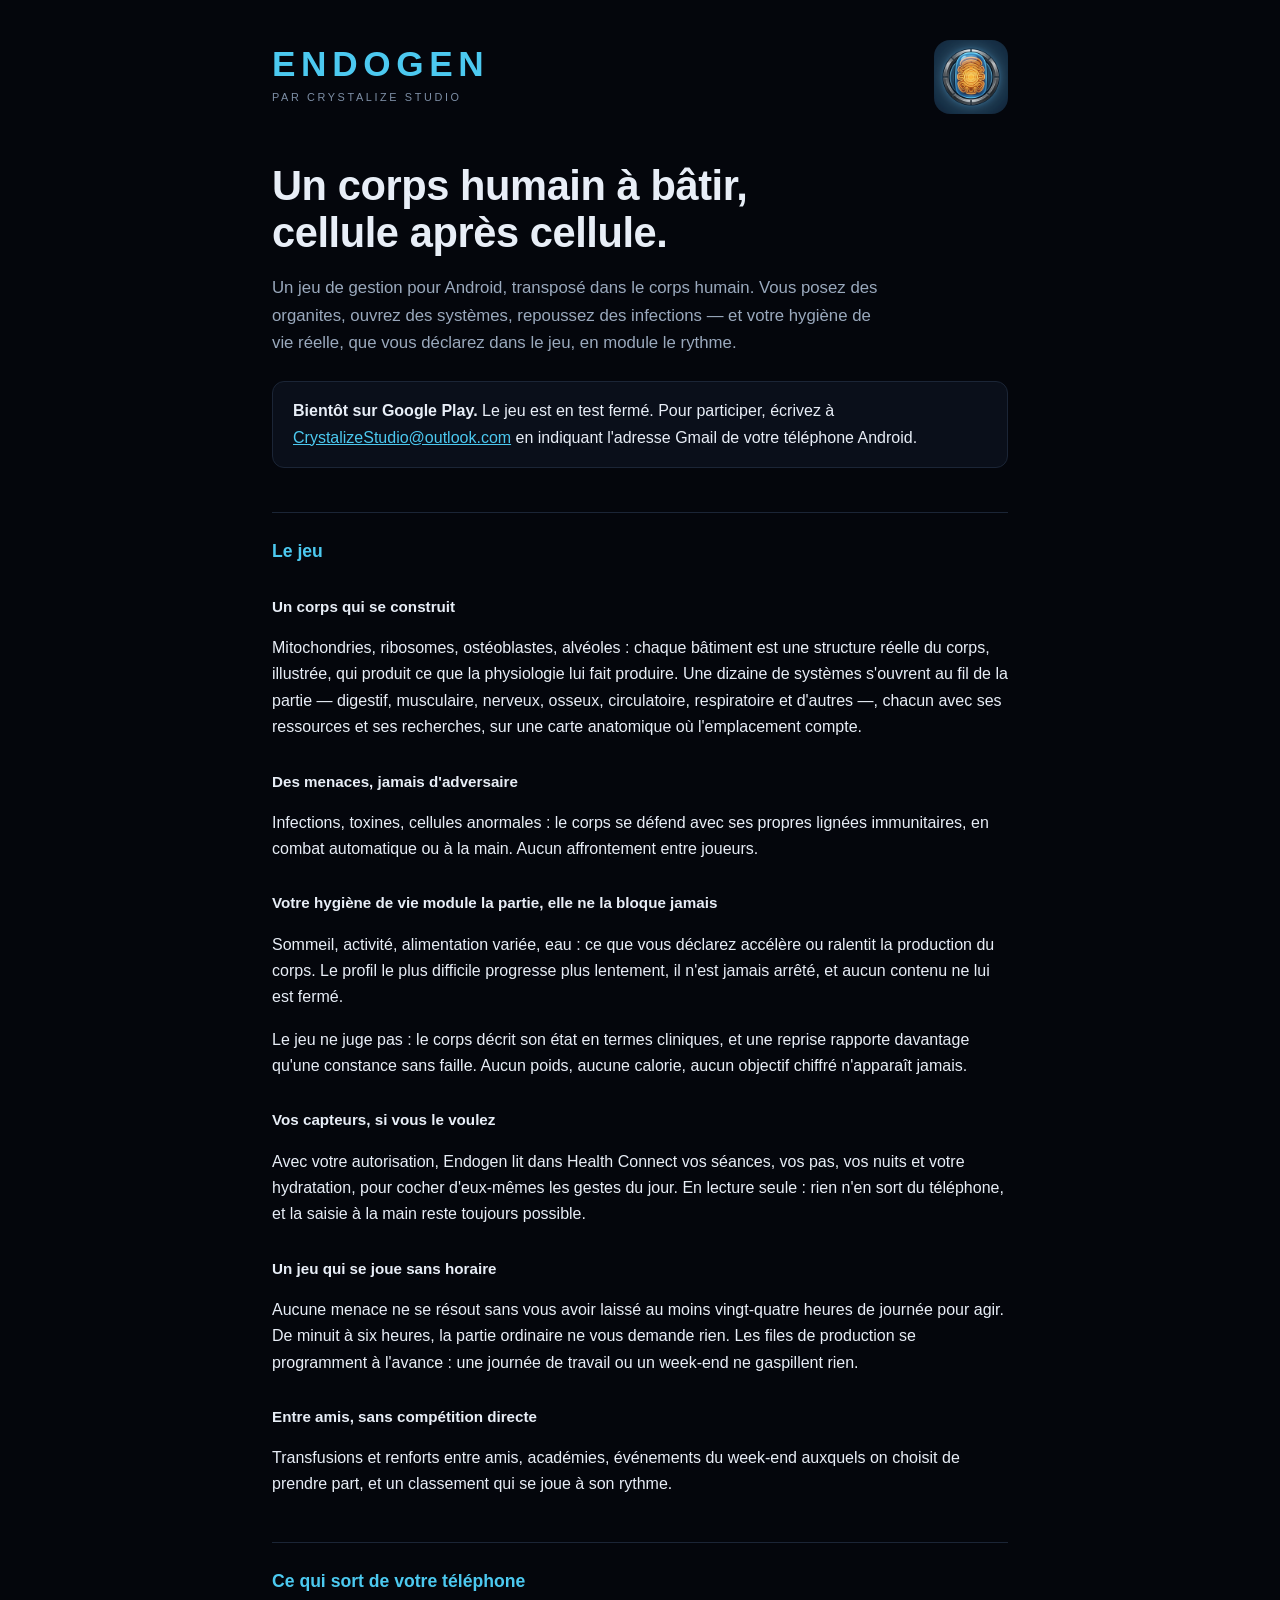
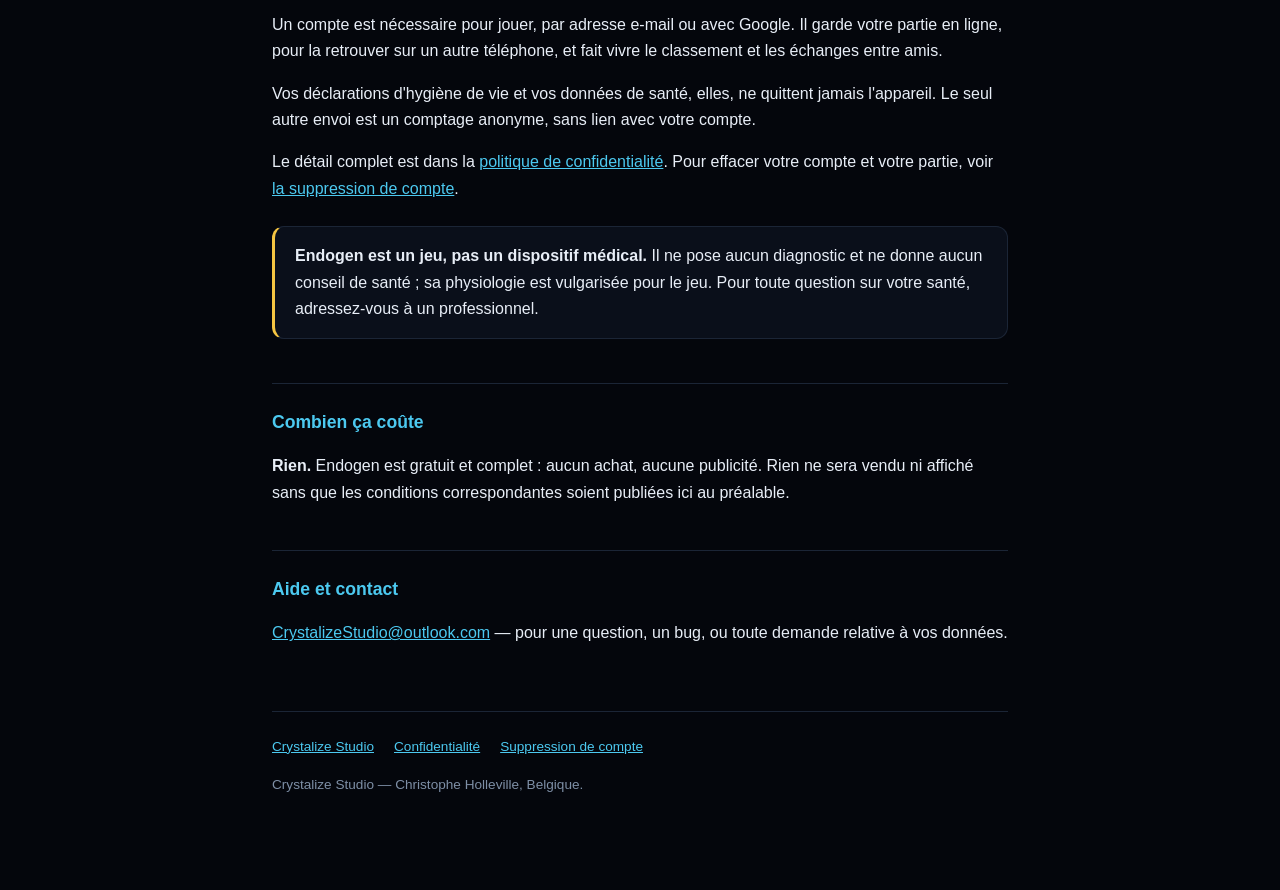
==== endogen/index.html @ 65dbd7e7 "Page Endogen : présentation du jeu, carte sur l'accueil et pied de page par application Co-Authored-" ====
<!doctype html>
<html lang="fr">
  <head>
    <meta charset="utf-8" />
    <meta name="viewport" content="width=device-width, initial-scale=1" />
    <title>Endogen — un jeu de gestion dans le corps humain</title>
    <meta name="description" content="Un jeu de gestion pour Android, transposé dans le corps humain. Votre hygiène de vie réelle, que vous déclarez dans le jeu, en module le rythme — sans jamais rien bloquer." />
    <link rel="stylesheet" href="/assets/site.css" />
  </head>
  <body>
    <main>
      <header class="bandeau">
        <div>
          <div class="bandeau__nom">Endogen</div>
          <a class="bandeau__editeur" href="/">par Crystalize Studio</a>
        </div>
        <img class="bandeau__marque bandeau__icone" src="/endogen/icone.png"
             alt="" width="192" height="192" />
      </header>

      <h1>Un corps humain à bâtir,<br />cellule après cellule.</h1>

      <p class="chapeau">
        Un jeu de gestion pour Android, transposé dans le corps humain. Vous
        posez des organites, ouvrez des systèmes, repoussez des infections — et
        votre hygiène de vie réelle, que vous déclarez dans le jeu, en module le
        rythme.
      </p>

      <div class="encadre">
        <p>
          <strong>Bientôt sur Google Play.</strong> Le jeu est en test fermé.
          Pour participer, écrivez à
          <a href="mailto:CrystalizeStudio@outlook.com">CrystalizeStudio@outlook.com</a>
          en indiquant l'adresse Gmail de votre téléphone Android.
        </p>
      </div>

      <h2>Le jeu</h2>

      <h3>Un corps qui se construit</h3>
      <p>
        Mitochondries, ribosomes, ostéoblastes, alvéoles : chaque bâtiment est
        une structure réelle du corps, illustrée, qui produit ce que la
        physiologie lui fait produire. Une dizaine de systèmes s'ouvrent au fil
        de la partie — digestif, musculaire, nerveux, osseux, circulatoire,
        respiratoire et d'autres —, chacun avec ses ressources et ses
        recherches, sur une carte anatomique où l'emplacement compte.
      </p>

      <h3>Des menaces, jamais d'adversaire</h3>
      <p>
        Infections, toxines, cellules anormales : le corps se défend avec ses
        propres lignées immunitaires, en combat automatique ou à la main.
        Aucun affrontement entre joueurs.
      </p>

      <h3>Votre hygiène de vie module la partie, elle ne la bloque jamais</h3>
      <p>
        Sommeil, activité, alimentation variée, eau : ce que vous déclarez
        accélère ou ralentit la production du corps. Le profil le plus difficile
        progresse plus lentement, il n'est jamais arrêté, et aucun contenu ne
        lui est fermé.
      </p>
      <p>
        Le jeu ne juge pas : le corps décrit son état en termes cliniques, et
        une reprise rapporte davantage qu'une constance sans faille. Aucun
        poids, aucune calorie, aucun objectif chiffré n'apparaît jamais.
      </p>

      <h3>Vos capteurs, si vous le voulez</h3>
      <p>
        Avec votre autorisation, Endogen lit dans Health Connect vos séances,
        vos pas, vos nuits et votre hydratation, pour cocher d'eux-mêmes les
        gestes du jour. En lecture seule : rien n'en sort du téléphone, et la
        saisie à la main reste toujours possible.
      </p>

      <h3>Un jeu qui se joue sans horaire</h3>
      <p>
        Aucune menace ne se résout sans vous avoir laissé au moins vingt-quatre
        heures de journée pour agir. De minuit à six heures, la partie ordinaire
        ne vous demande rien. Les files de production se programment à
        l'avance : une journée de travail ou un week-end ne gaspillent rien.
      </p>

      <h3>Entre amis, sans compétition directe</h3>
      <p>
        Transfusions et renforts entre amis, académies, événements du week-end
        auxquels on choisit de prendre part, et un classement qui se joue à son
        rythme.
      </p>

      <h2>Ce qui sort de votre téléphone</h2>
      <p>
        Un compte est nécessaire pour jouer, par adresse e-mail ou avec Google.
        Il garde votre partie en ligne, pour la retrouver sur un autre
        téléphone, et fait vivre le classement et les échanges entre amis.
      </p>
      <p>
        Vos déclarations d'hygiène de vie et vos données de santé, elles, ne
        quittent jamais l'appareil. Le seul autre envoi est un comptage
        anonyme, sans lien avec votre compte.
      </p>
      <p>
        Le détail complet est dans la
        <a href="/endogen/confidentialite/">politique de confidentialité</a>.
        Pour effacer votre compte et votre partie, voir
        <a href="/endogen/suppression-compte/">la suppression de compte</a>.
      </p>

      <div class="encadre encadre--alerte">
        <p>
          <strong>Endogen est un jeu, pas un dispositif médical.</strong>
          Il ne pose aucun diagnostic et ne donne aucun conseil de santé ; sa
          physiologie est vulgarisée pour le jeu. Pour toute question sur votre
          santé, adressez-vous à un professionnel.
        </p>
      </div>

      <h2>Combien ça coûte</h2>
      <p>
        <strong>Rien.</strong> Endogen est gratuit et complet : aucun achat,
        aucune publicité. Rien ne sera vendu ni affiché sans que les conditions
        correspondantes soient publiées ici au préalable.
      </p>

      <h2>Aide et contact</h2>
      <p>
        <a href="mailto:CrystalizeStudio@outlook.com">CrystalizeStudio@outlook.com</a>
        — pour une question, un bug, ou toute demande relative à vos données.
      </p>
    </main>

    <footer>
      <nav>
        <a href="/">Crystalize Studio</a>
        <a href="/endogen/confidentialite/">Confidentialité</a>
        <a href="/endogen/suppression-compte/">Suppression de compte</a>
      </nav>
      <p>Crystalize Studio — Christophe Holleville, Belgique.</p>
    </footer>
  </body>
</html>
---- assets/site.css ----
/* Crystalize Studio — feuille de style commune.
   Les couleurs sont celles de l'application Myoforge (thème azur
   sombre), pour que le site et le produit ne se contredisent pas. */

:root {
  --fond: #04060c;
  --panneau: #0a0f1a;
  --panneau-eleve: #111b2e;
  --texte: #e8eef7;
  --doux: #9aa9bd;
  --faible: #7e8fa6;
  --accent: #4cc9f0;
  --bordure: #1b2536;
  --bordure-vive: #33507a;
  --succes: #3ddc97;
  --alerte: #f5c542;
}

* { box-sizing: border-box; }

body {
  margin: 0;
  padding: 0 1.25rem 5rem;
  background: var(--fond);
  color: var(--texte);
  font-family: -apple-system, BlinkMacSystemFont, 'Segoe UI', Roboto, sans-serif;
  line-height: 1.65;
  -webkit-font-smoothing: antialiased;
}

main { max-width: 46rem; margin: 0 auto; }

a { color: var(--accent); }
a:hover { text-decoration: none; }

/* ── Emblème ─────────────────────────────────────────────────── */

/* Deux marques distinctes, et il ne faut pas les confondre : le cristal
   est celle du studio, la synapse celle de l'application. */
.embleme { width: 2.4rem; height: 2.4rem; flex: none; }

/* Les tracés de la synapse portent leurs propres remplissages — vif en
   `currentColor`, ombres en noir — parce que l'emblème est taillé et non
   colorié. Une règle `fill` ici écraserait les facettes. */
.embleme-myoforge { width: 3.4rem; height: 3.4rem; flex: none; color: var(--accent); }

.titre-produit { display: flex; align-items: center; gap: 1rem; margin-top: 2.5rem; }
.titre-produit h1 { margin: 0; }

/* ── Le bandeau de tête ───────────────────────────────────────────
   Le nom à gauche, la marque à droite : la disposition de la bannière
   du Play Console, pour que le studio se présente partout pareil. */

.bandeau {
  display: flex;
  align-items: center;
  justify-content: space-between;
  gap: 1.5rem;
  padding: 2.5rem 0 0.5rem;
  color: var(--accent);
  text-decoration: none;
}

.bandeau__mot { max-width: min(19rem, 58vw); height: auto; }

/* Le mot-symbole de Myoforge est un trace, pas une image : il est deux fois
   plus allonge que celui de Crystalize (7,7 contre 4,2), et la meme largeur
   maximale le rendrait deux fois plus court. On le cale donc sur sa HAUTEUR,
   celle qu avait le nom en texte. */
.bandeau__mot--myoforge {
  max-width: min(22rem, 66vw);
  height: clamp(1.6rem, 6.2vw, 2.3rem);
  width: auto;
  display: block;
}
.bandeau__marque { height: clamp(3.4rem, 11vw, 4.6rem); width: auto; flex: none; }

/* L'icone d'une application garde les coins arrondis de son lanceur. */
.bandeau__icone { border-radius: 22%; }

/* Le nom d'un produit, quand aucune image de marque n'existe pour lui. */
.bandeau__nom {
  font-size: clamp(1.5rem, 6vw, 2.2rem);
  letter-spacing: 0.16em;
  text-transform: uppercase;
  font-weight: 600;
  color: var(--accent);
  line-height: 1;
}
.bandeau__editeur {
  display: block;
  margin-top: 0.5rem;
  font-size: 0.68rem;
  letter-spacing: 0.24em;
  text-transform: uppercase;
  color: var(--faible);
  text-decoration: none;
}
.bandeau__editeur:hover { color: var(--doux); }

/* ── Titres ──────────────────────────────────────────────────── */

h1 {
  font-size: clamp(1.8rem, 5vw, 2.6rem);
  line-height: 1.15;
  letter-spacing: -0.01em;
  margin: 2.5rem 0 0.5rem;
}
h2 {
  font-size: 1.1rem;
  margin-top: 2.75rem;
  padding-top: 1.5rem;
  border-top: 1px solid var(--bordure);
  color: var(--accent);
}
h3 { font-size: 0.95rem; margin-top: 1.75rem; }

.chapeau { color: var(--doux); font-size: 1.05rem; max-width: 38rem; }
.maj { color: var(--faible); font-size: 0.85rem; margin-top: 0; }

/* ── Blocs ───────────────────────────────────────────────────── */

.encadre {
  background: var(--panneau);
  border: 1px solid var(--bordure);
  border-radius: 0.75rem;
  padding: 1rem 1.25rem;
  margin: 1.5rem 0;
}
.encadre--alerte { border-left: 3px solid var(--alerte); }
.encadre--accent { border-left: 3px solid var(--accent); }
.encadre p:first-child { margin-top: 0; }
.encadre p:last-child { margin-bottom: 0; }

.cartes { display: grid; gap: 1rem; margin: 2rem 0; }
@media (min-width: 40rem) { .cartes { grid-template-columns: 1fr 1fr; } }

.carte {
  display: block;
  background: var(--panneau);
  border: 1px solid var(--bordure);
  border-radius: 0.9rem;
  padding: 1.25rem;
  text-decoration: none;
  color: inherit;
  transition: border-color 0.15s, transform 0.15s;
}
.carte:hover { border-color: var(--bordure-vive); transform: translateY(-2px); }
.carte h3 { margin: 0 0 0.35rem; color: var(--accent); font-size: 1.05rem; }
.carte p { margin: 0; color: var(--doux); font-size: 0.9rem; }
.carte__accroche { color: var(--texte) !important; margin-bottom: 0.5rem !important; }

table { width: 100%; border-collapse: collapse; margin: 1rem 0; font-size: 0.9rem; }
th, td {
  text-align: left;
  padding: 0.6rem 0.5rem;
  border-bottom: 1px solid var(--bordure);
  vertical-align: top;
}
th { color: var(--doux); font-weight: 600; }

ul { padding-left: 1.2rem; }
li { margin: 0.4rem 0; }

code {
  background: var(--panneau);
  padding: 0.1rem 0.35rem;
  border-radius: 0.25rem;
  font-size: 0.9em;
}

/* ── Pied ────────────────────────────────────────────────────── */

footer {
  max-width: 46rem;
  margin: 4rem auto 0;
  padding-top: 1.5rem;
  border-top: 1px solid var(--bordure);
  color: var(--faible);
  font-size: 0.85rem;
}
footer nav { display: flex; flex-wrap: wrap; gap: 1.25rem; margin-bottom: 1rem; }

/* Une ligne par application, son nom en tete : deux « Confidentialite »
   cote a cote ne diraient pas de quelle application ils parlent. */
footer nav.pied-produit { margin-bottom: 0.6rem; gap: 0.4rem 1.25rem; }
footer nav.pied-produit a:first-child { font-weight: 600; }
footer nav.pied-produit:last-of-type { margin-bottom: 1rem; }

/* ── Sélecteur de langue ─────────────────────────────────────── */

.langues { display: flex; gap: 0.5rem; margin: 2rem 0; }
.langues button {
  background: transparent;
  border: 1px solid var(--bordure);
  color: var(--doux);
  border-radius: 999px;
  padding: 0.35rem 0.9rem;
  cursor: pointer;
  font-size: 0.85rem;
}
.langues button[aria-pressed='true'] { border-color: var(--accent); color: var(--accent); }
[data-langue] { display: none; }
[data-langue].actif { display: block; }
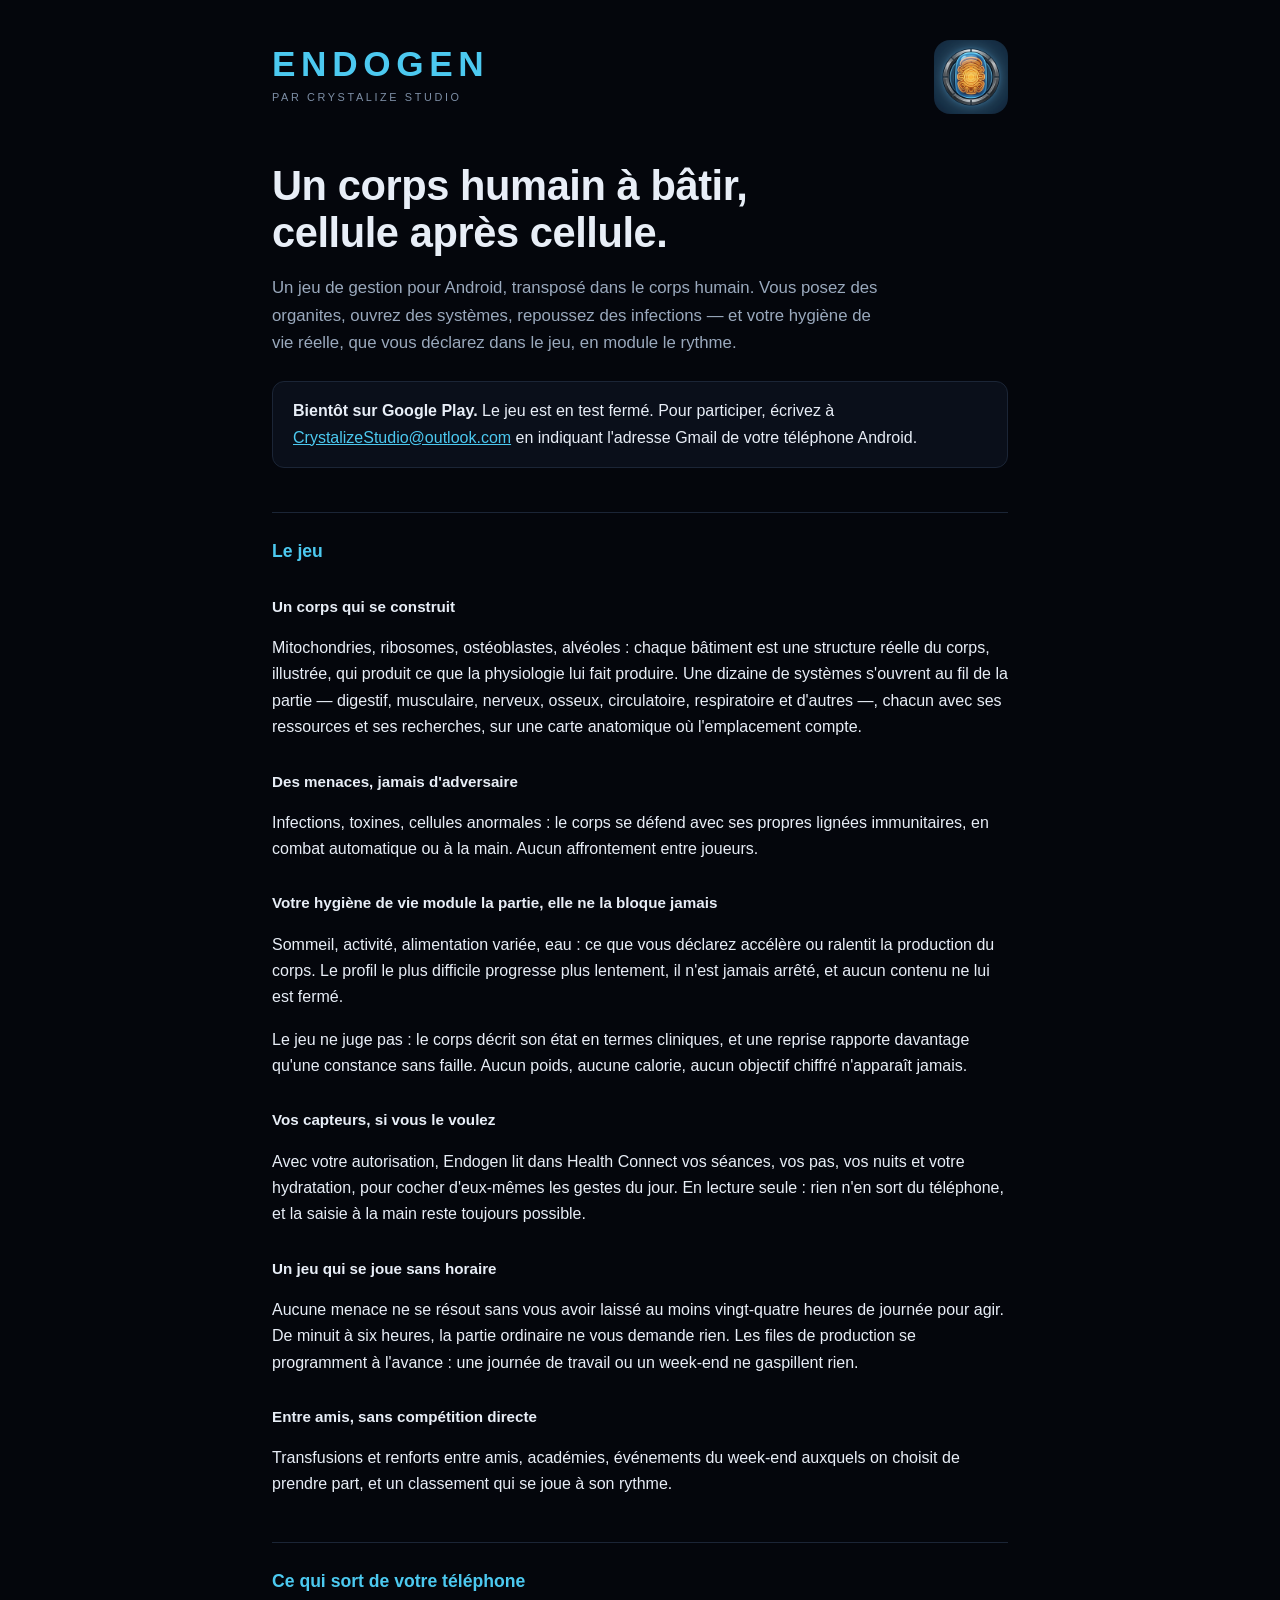
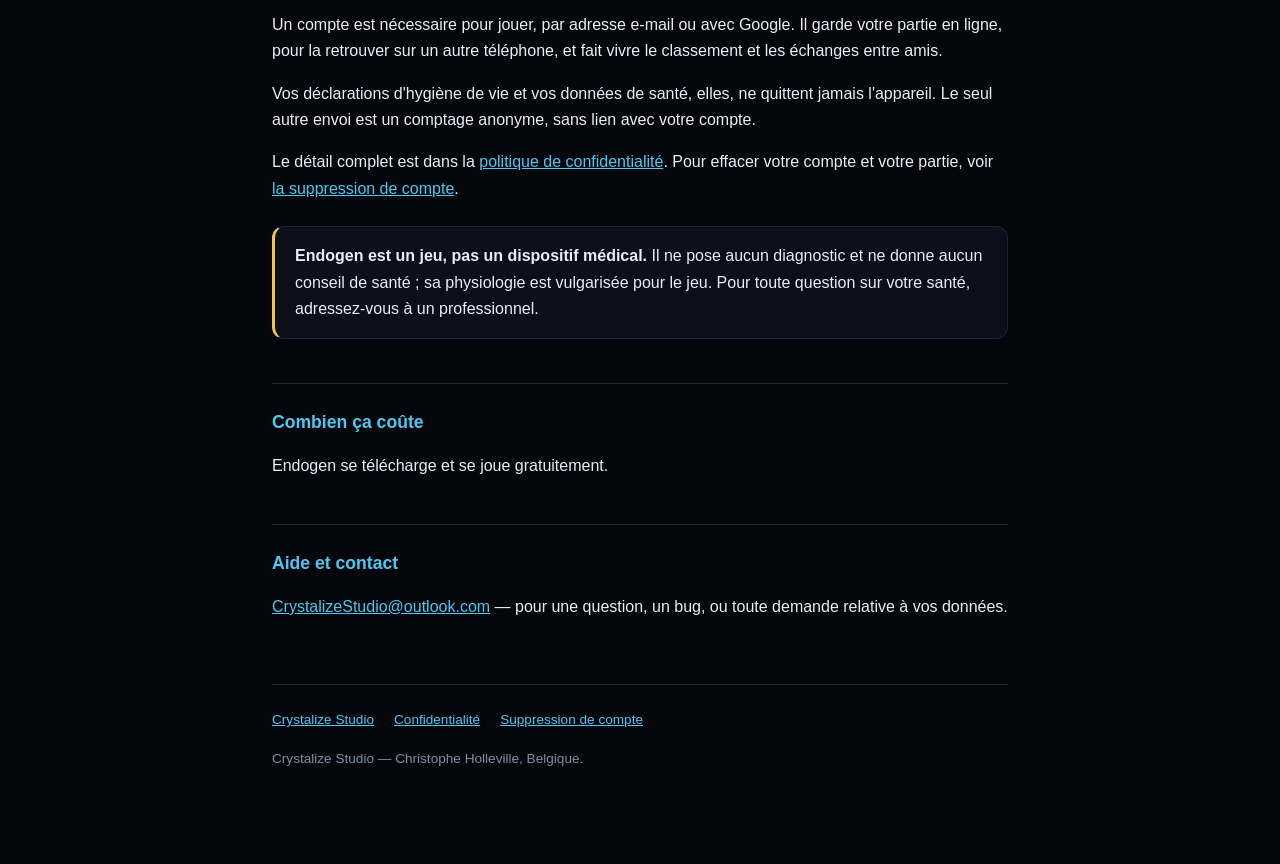
==== commit 2bf219a0: "Endogen : ne plus promettre l'absence de publicité et d'achats intégrés Co-Authored-By: Claude Opus " ====
--- a/endogen/index.html
+++ b/endogen/index.html
@@ -120,9 +120,7 @@
 
       <h2>Combien ça coûte</h2>
       <p>
-        <strong>Rien.</strong> Endogen est gratuit et complet : aucun achat,
-        aucune publicité. Rien ne sera vendu ni affiché sans que les conditions
-        correspondantes soient publiées ici au préalable.
+        Endogen se télécharge et se joue gratuitement.
       </p>
 
       <h2>Aide et contact</h2>
